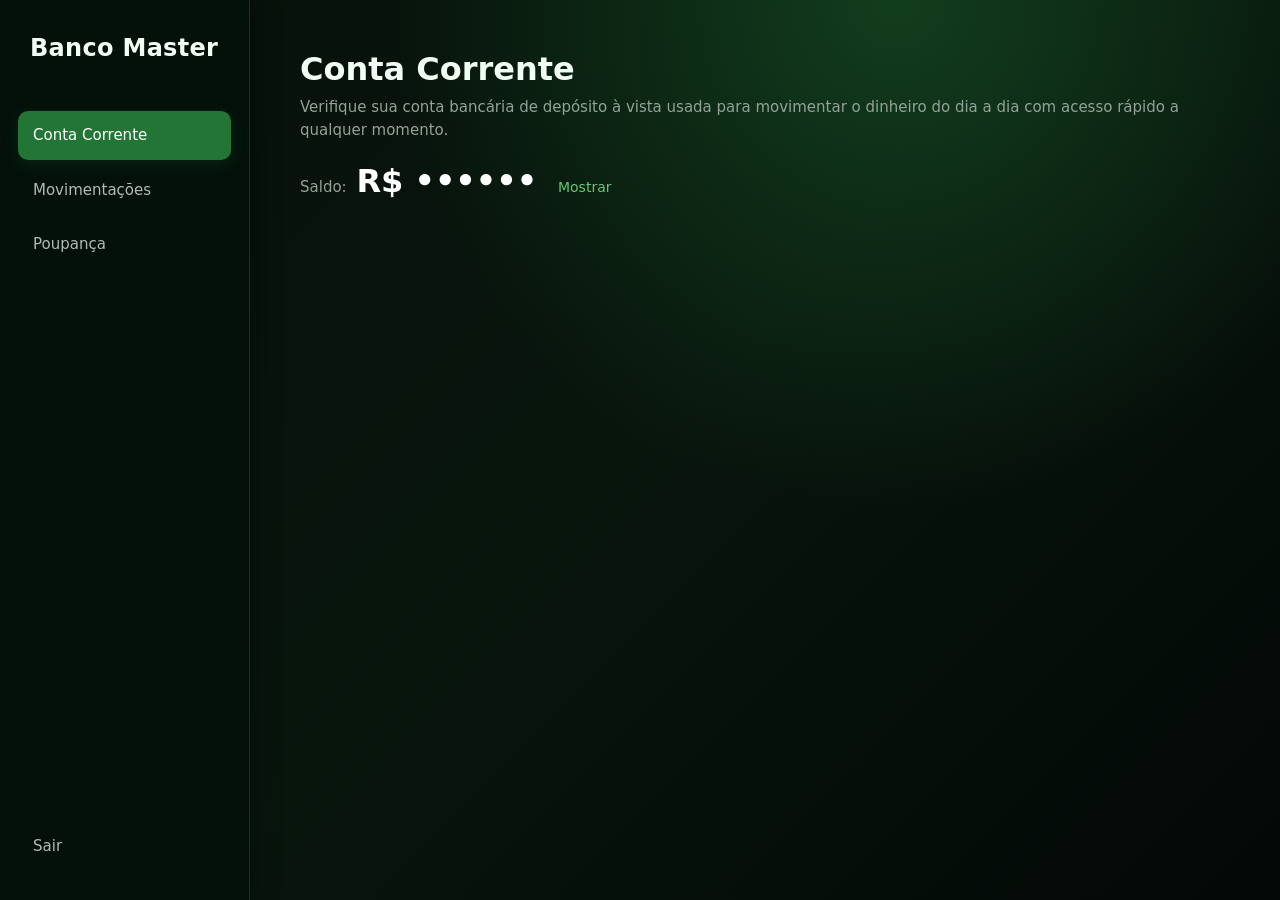
==== contacorrente.html @ efddf9d7 "paginas poupanca, conta corrente e movimentacoes criadas, saldo adicionado na conta corrente" ====
<!DOCTYPE html>
<html lang="en">

<head>
    <meta charset="UTF-8">
    <meta name="viewport" content="width=device-width, initial-scale=1.0">
    <title>Banco Master - Conta Corrente</title>
    <link href="https://cdn.jsdelivr.net/npm/bootstrap@5.3.8/dist/css/bootstrap.min.css" rel="stylesheet"
        integrity="sha384-sRIl4kxILFvY47J16cr9ZwB07vP4J8+LH7qKQnuqkuIAvNWLzeN8tE5YBujZqJLB" crossorigin="anonymous">
    <link rel="stylesheet" href="style.css">
</head>

<body class="fundo">

    <aside class="barra-lateral">

        <div class="logo">
            Banco Master
        </div>

        <nav>
            <a href="contacorrente.html" class="ativo">Conta Corrente</a>
            <a href="movimentacoes.html">Movimentações</a>
            <a href="poupanca.html">Poupança</a>
        </nav>

        <a href="index.html" class="sair">Sair</a>

    </aside>


    <main class="conteudo">

        <h1>Conta Corrente</h1>
        <p>Verifique sua conta bancária de depósito à vista usada para movimentar o dinheiro do dia a dia com acesso
            rápido a qualquer momento.</p>


        <p class="saldo">
            Saldo:
            <span id="valorSaldo" class="oculto">R$ ••••••</span>

            <button id="mostrarSaldo" class="botao-saldo">
                Mostrar
            </button>
        </p>

    </main>


    <script>
        const valorSaldo = document.getElementById("valorSaldo");
        const mostrarSaldo = document.getElementById("mostrarSaldo");

        mostrarSaldo.addEventListener("click", function () {

            if (valorSaldo.classList.contains("oculto")) {
                valorSaldo.textContent = "R$ 1.500,00";
                valorSaldo.classList.remove("oculto");
                mostrarSaldo.textContent = "Ocultar";
            } else {
                valorSaldo.textContent = "R$ ••••••";
                valorSaldo.classList.add("oculto");
                mostrarSaldo.textContent = "Mostrar";
            }

        });
    </script>
</body>

</html>
---- style.css ----
html,
body {
    min-height: 100%;
}

body.fundo {
    min-height: 100vh;
    margin: 0;

    background:
        radial-gradient(
            circle at 70% 0%,
            #123d1d 0%,
            transparent 40%
        ),
        linear-gradient(
            135deg,
            #06110a 0%,
            #08150d 50%,
            #030806 100%
        );

    color: white;
}

.barra-lateral {
    position: fixed;

    top: 0;
    left: 0;

    width: 250px;
    height: 100vh;

    box-sizing: border-box;

    padding: 30px 18px;

    background: rgba(5, 18, 11, 0.97);

    border-right: 1px solid rgba(84, 189, 107, 0.2);

    box-shadow: 5px 0 25px rgba(0, 0, 0, 0.3);

    display: flex;
    flex-direction: column;
}


.logo {
    color: #f1fff3;

    font-size: 24px;
    font-weight: 600;

    letter-spacing: 0.3px;

    padding: 0 12px;

    margin-bottom: 45px;
}




.barra-lateral nav {
    display: flex;

    flex-direction: column;

    gap: 6px;
}

.saldo {
    color: #a9bdb0;
    font-size: 16px;
}

.saldo span {
    color: white;
    font-size: 32px;
    font-weight: 700;
    margin-left: 5px;
}

.botao-saldo {
    margin-left: 10px;

    background: none;
    border: none;

    color: #62c878;
    font-size: 14px;
    cursor: pointer;
}

.botao-saldo:hover {
    color: #86d894;
}

.barra-lateral nav a {
    display: block;

    padding: 13px 15px;

    border-radius: 10px;

    color: #aebdb2;

    text-decoration: none;

    font-size: 15px;

    transition:
        background-color 0.2s ease,
        color 0.2s ease,
        transform 0.2s ease;
}

.barra-lateral nav a:hover {
    background-color: rgba(63, 166, 83, 0.12);

    color: #ffffff;

    transform: translateX(3px);
}



.barra-lateral nav a.ativo {
    background: #237536;

    color: white;

    box-shadow:
        0 5px 15px rgba(35, 117, 54, 0.2);
}

.barra-lateral nav a.ativo:hover {
    background: #2b8741;

    transform: translateX(3px);
}



.sair {
    margin-top: auto;

    padding: 13px 15px;

    border-radius: 10px;

    color: #aebdb2;

    text-decoration: none;

    font-size: 15px;

    transition:
        background-color 0.2s ease,
        color 0.2s ease;
}

.sair:hover {
    background-color: rgba(190, 60, 60, 0.12);

    color: #e88b8b;
}


.conteudo {
    min-height: 100vh;

    margin-left: 250px;

    box-sizing: border-box;

    padding: 50px;
}


.conteudo h1 {
    margin: 0;

    font-size: 32px;

    font-weight: 600;

    color: #f1fff3;
}

.conteudo p {
    margin-top: 8px;

    color: #91a397;

    font-size: 15px;
}

@media (max-width: 700px) {

    .barra-lateral {
        width: 210px;

        padding: 25px 12px;
    }

    .logo {
        font-size: 20px;

        margin-bottom: 35px;
    }

    .conteudo {
        margin-left: 210px;

        padding: 30px;
    }

    .conteudo h1 {
        font-size: 27px;
    }
}
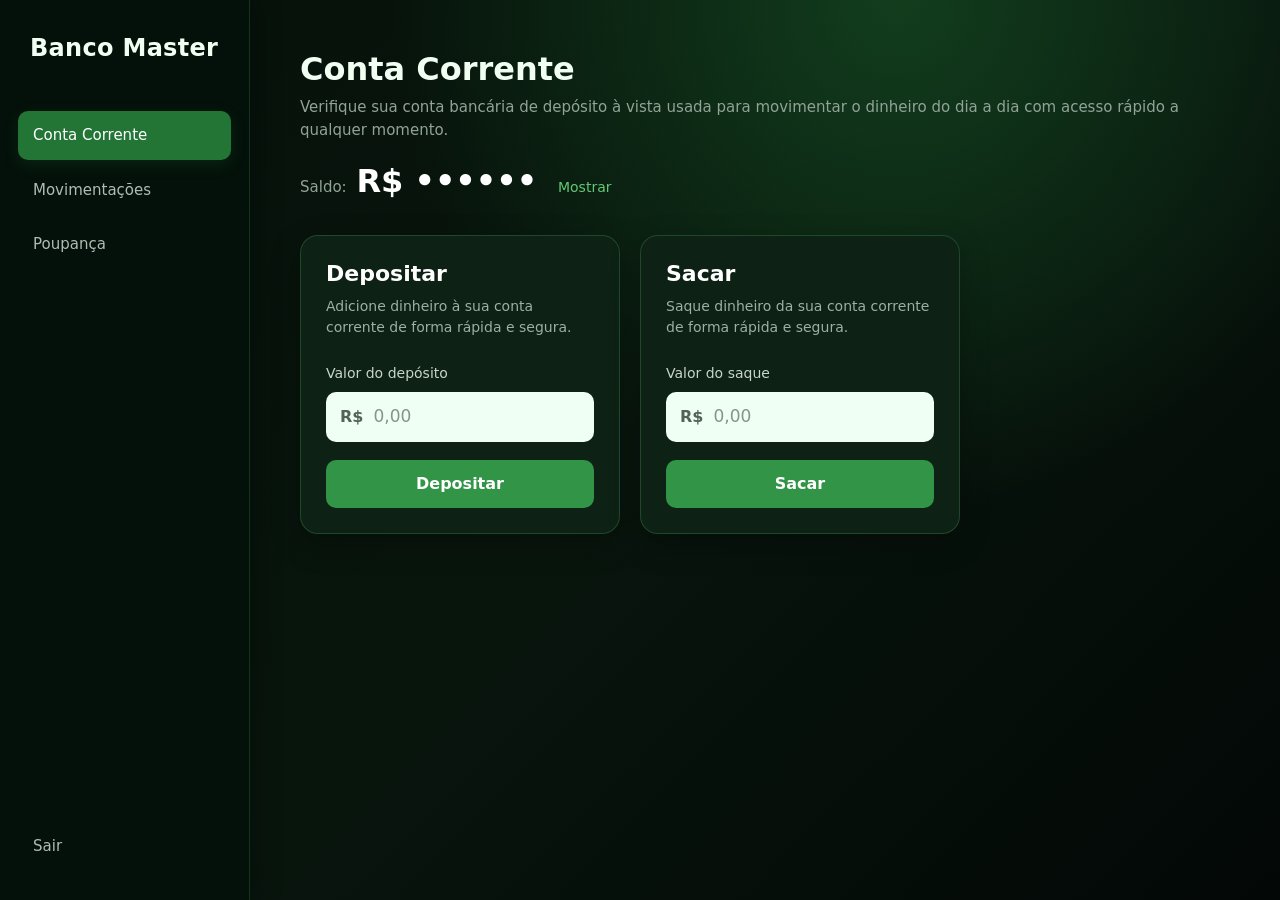
==== commit c94418b3: "coloquei depoisto e saque bem resenha" ====
--- a/contacorrente.html
+++ b/contacorrente.html
@@ -45,17 +45,106 @@
             </button>
         </p>
 
+        <div class="opcoes">
+            <div class="card deposito">
+                <div class="card-body">
+                    <h5 class="card-title">Depositar</h5>
+                    <p class="card-text">
+                        Adicione dinheiro à sua conta corrente de forma rápida e segura.
+                    </p>
+                    <label for="valorDeposito">Valor do depósito</label>
+                    <div class="campo-valor">
+                        <span>R$</span>
+                        <input type="text" id="valorDeposito" placeholder="0,00" inputmode="decimal">
+                    </div>
+                    <button class="btn-depositar" id="btnDepositar">
+                        Depositar
+                    </button>
+                </div>
+            </div>
+
+            <div class="card deposito">
+                <div class="card-body">
+                    <h5 class="card-title">Sacar</h5>
+                    <p class="card-text">
+                        Saque dinheiro da sua conta corrente de forma rápida e segura.
+                    </p>
+                    <label for="valorSaque">Valor do saque</label>
+                    <div class="campo-valor">
+                        <span>R$</span>
+                        <input type="text" id="valorSaque" placeholder="0,00" inputmode="decimal">
+                    </div>
+                    <button class="btn-depositar" id="btnSacar">
+                        Sacar
+                    </button>
+                </div>
+            </div>
+        </div>
+
+        <h4 id="mensagemErro" class="mensagemErro text-danger mt-2"></h4>
+
     </main>
 
 
     <script>
         const valorSaldo = document.getElementById("valorSaldo");
         const mostrarSaldo = document.getElementById("mostrarSaldo");
+        let saldo = 1621;
+        let valorDep = document.getElementById('valorDeposito');
+        const btnDepositar = document.getElementById("btnDepositar");
+        let valorSaq = document.getElementById('valorSaque');
+        const btnSacar = document.getElementById("btnSacar");
+        const msgErro = document.getElementById('mensagemErro');
+
+
+
+        btnDepositar.addEventListener("click", function () {
+
+            let valor = valorDep.value.replace(",", ".");
+            valor = parseFloat(valor);
+
+            if (isNaN(valor) || valor <= 0) {
+                msgErro.textContent = 'Digite um valor válido.';
+                return;
+            } else {
+                saldo += valor;
+                console.log("Novo saldo:", saldo);
+                valorDep.value = "";
+                msgErro.textContent = '';
+            }
+
+
+        });
+
+        btnSacar.addEventListener("click", function () {
+
+            let valor = valorSaq.value.replace(",", ".");
+            valor = parseFloat(valor);
+
+            if (isNaN(valor) || valor <= 0) {
+                msgErro.textContent = 'Digite um valor válido.';
+                return;
+            } else {
+                if (saldo < valor) {
+                    msgErro.textContent = 'Saldo insuficiente!';
+                } else {
+                    saldo -= valor;
+                    console.log("Novo saldo:", saldo);
+                    valorSaq.value = "";
+                     msgErro.textContent = '';
+                }
+
+            }
+
+
+        });
+
+
 
         mostrarSaldo.addEventListener("click", function () {
 
             if (valorSaldo.classList.contains("oculto")) {
-                valorSaldo.textContent = "R$ 1.500,00";
+                valorSaldo.textContent = "R$ " + saldo;
                 valorSaldo.classList.remove("oculto");
                 mostrarSaldo.textContent = "Ocultar";
             } else {
@@ -65,6 +154,8 @@
             }
 
         });
+
+
     </script>
 </body>
 
--- a/style.css
+++ b/style.css
@@ -221,4 +221,103 @@
     .conteudo h1 {
         font-size: 27px;
     }
+}
+
+.opcoes {
+    display: flex;
+    gap: 20px;
+    margin-top: 30px;
+}
+
+.deposito {
+    width: 320px;
+    background: #0d2114;
+    color: white;
+
+    border: 1px solid rgba(84, 189, 107, 0.25);
+    border-radius: 18px;
+
+    box-shadow: 0 10px 30px rgba(0, 0, 0, 0.25);
+}
+
+.deposito .card-body {
+    padding: 25px;
+}
+
+.deposito .card-title {
+    font-size: 22px;
+    font-weight: 600;
+    margin-bottom: 8px;
+}
+
+.deposito .card-text {
+    color: #9eafa3;
+    font-size: 14px;
+    line-height: 1.5;
+    margin-bottom: 25px;
+}
+
+.deposito label {
+    display: block;
+    color: #c8d5cb;
+    font-size: 14px;
+    margin-bottom: 8px;
+}
+
+.campo-valor {
+    display: flex;
+    align-items: center;
+
+    background: #f0fff3;
+    border-radius: 10px;
+
+    padding: 0 14px;
+    height: 50px;
+}
+
+.campo-valor span {
+    color: #526258;
+    font-weight: 600;
+    margin-right: 8px;
+}
+
+.campo-valor input {
+    width: 100%;
+
+    border: none;
+    outline: none;
+
+    background: transparent;
+
+    color: #142019;
+    font-size: 17px;
+}
+
+.mensagemErro{
+    font-size: 20px;
+}
+
+.campo-valor input::placeholder {
+    color: #87938b;
+}
+
+.btn-depositar {
+    width: 100%;
+
+    margin-top: 18px;
+    padding: 12px;
+
+    border: none;
+    border-radius: 10px;
+
+    background: #329447;
+    color: white;
+
+    font-weight: 600;
+
+    transition: 0.2s;
+}
+
+.btn-depositar:hover {
+    background: #3eaa54;
 }
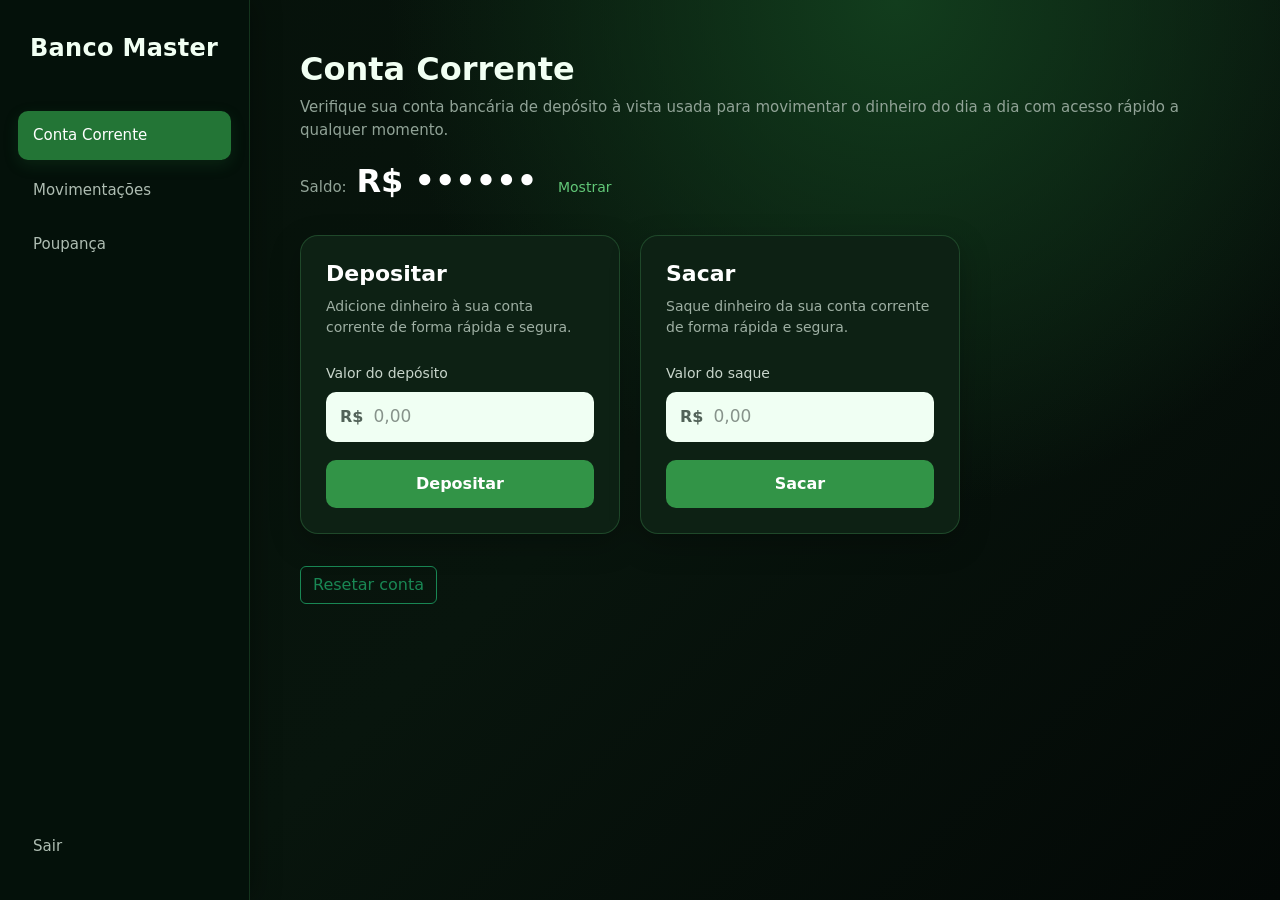
==== commit b7f4480b: "sistema de movimentacoes adicionada, botao de resetar conta e sistema localStorage adicionado" ====
--- a/contacorrente.html
+++ b/contacorrente.html
@@ -1,5 +1,5 @@
 <!DOCTYPE html>
-<html lang="en">
+<html lang="pt-br">
 
 <head>
     <meta charset="UTF-8">
@@ -83,20 +83,27 @@
 
         <h4 id="mensagemErro" class="mensagemErro text-danger mt-2"></h4>
 
+        <button class="btn btn-outline-success mt-4" id="buttonReset">Resetar conta</button>
     </main>
 
 
     <script>
         const valorSaldo = document.getElementById("valorSaldo");
         const mostrarSaldo = document.getElementById("mostrarSaldo");
-        let saldo = 1621;
+        let saldo = parseFloat(localStorage.getItem("saldo")) || 1621;
         let valorDep = document.getElementById('valorDeposito');
         const btnDepositar = document.getElementById("btnDepositar");
         let valorSaq = document.getElementById('valorSaque');
         const btnSacar = document.getElementById("btnSacar");
         const msgErro = document.getElementById('mensagemErro');
+        let movimentacoes = JSON.parse(localStorage.getItem("movimentacoes")) || [];
+        const btnReset = document.getElementById('buttonReset');
 
-
+        btnReset.addEventListener("click", function () {
+            localStorage.clear();
+            saldo = 1621;
+            localStorage.setItem("saldo", saldo);
+        });
 
         btnDepositar.addEventListener("click", function () {
 
@@ -105,12 +112,22 @@
 
             if (isNaN(valor) || valor <= 0) {
                 msgErro.textContent = 'Digite um valor válido.';
+                valorDep.value = "";
                 return;
             } else {
                 saldo += valor;
+                localStorage.setItem("saldo", saldo);
                 console.log("Novo saldo:", saldo);
                 valorDep.value = "";
                 msgErro.textContent = '';
+
+                movimentacoes.push({
+                    tipo: "Depósito",
+                    valor: valor,
+                    data: new Date().toLocaleDateString("pt-BR")
+                });
+
+                localStorage.setItem("movimentacoes", JSON.stringify(movimentacoes));
             }
 
 
@@ -123,23 +140,31 @@
 
             if (isNaN(valor) || valor <= 0) {
                 msgErro.textContent = 'Digite um valor válido.';
+                valorSaq.value = "";
                 return;
             } else {
                 if (saldo < valor) {
                     msgErro.textContent = 'Saldo insuficiente!';
                 } else {
                     saldo -= valor;
+                    localStorage.setItem("saldo", saldo);
                     console.log("Novo saldo:", saldo);
                     valorSaq.value = "";
-                     msgErro.textContent = '';
+                    msgErro.textContent = '';
+
+                    movimentacoes.push({
+                        tipo: "Saque",
+                        valor: valor,
+                        data: new Date().toLocaleDateString("pt-BR")
+                    });
+
+                    localStorage.setItem("movimentacoes", JSON.stringify(movimentacoes));
                 }
 
             }
 
 
         });
-
-
 
         mostrarSaldo.addEventListener("click", function () {
 
@@ -154,8 +179,6 @@
             }
 
         });
-
-
     </script>
 </body>
 
--- a/style.css
+++ b/style.css
@@ -301,6 +301,37 @@
     color: #87938b;
 }
 
+.lista-movimentacoes {
+    display: flex;
+    flex-direction: column;
+
+    gap: 10px;
+
+    max-width: 850px;
+}
+
+.objetos-lista-movimentacoes{
+    width: 100%;
+    padding: 12px;
+    margin-top: 8px;
+    border-radius: 11px;
+    background: linear-gradient(
+        135deg,
+        #0f3015,
+        #081b0c
+    );
+    border: none;
+    color: white;
+    font-weight: 600;
+    font-size: 15px;
+    border: solid 1px lightgreen;
+    transition:
+        transform 0.2s ease,
+        box-shadow 0.2s ease,
+        filter 0.2s ease;
+}
+
+
 .btn-depositar {
     width: 100%;
 
